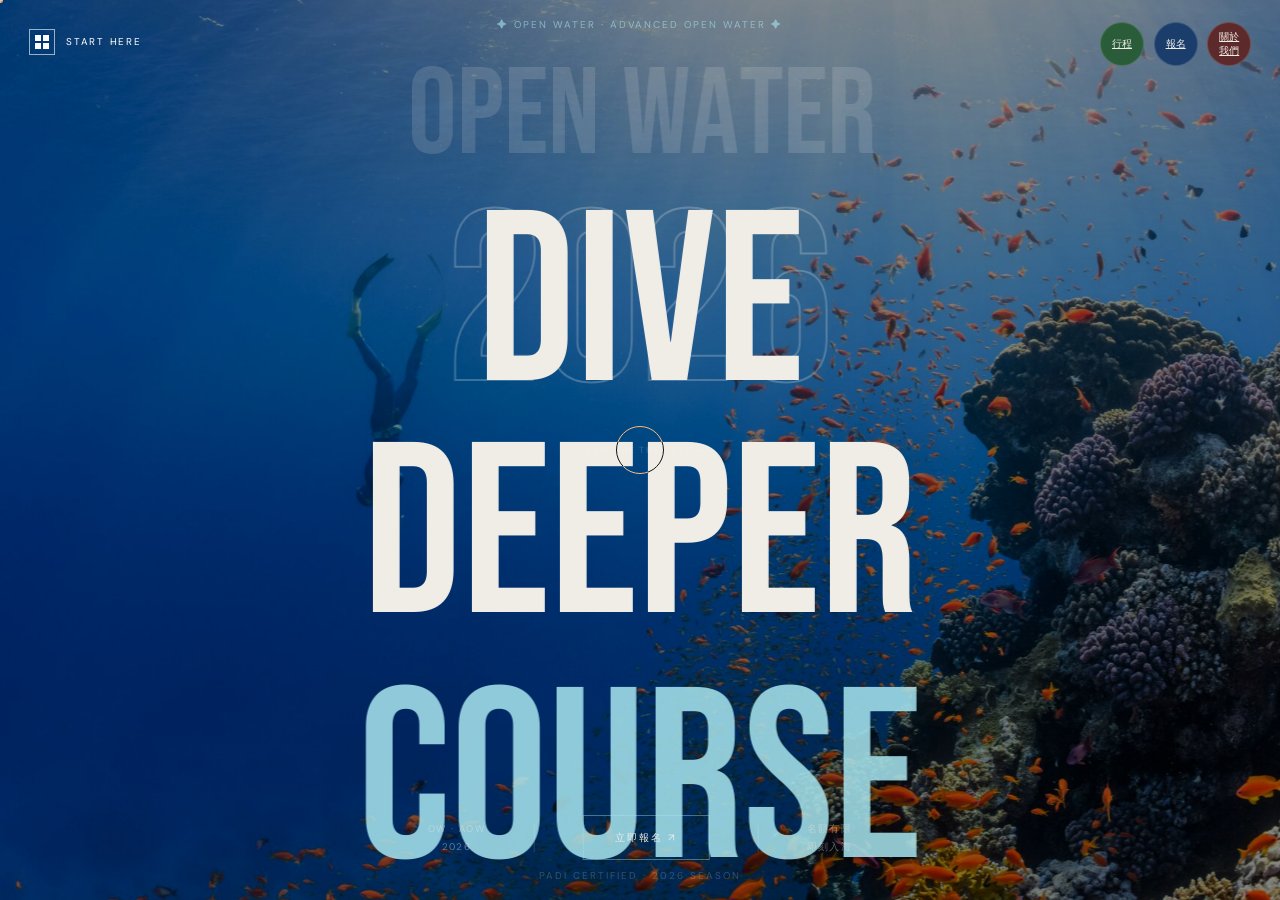
==== index.html @ 94e18062 "CLAUDE.md" ====
<!DOCTYPE html>
<html lang="zh-TW">
<head>
<meta charset="UTF-8">
<meta name="viewport" content="width=device-width, initial-scale=1.0">
<title>DIVE TEAM 2026 - Kinetic Reverse Leader</title>
<style>
@import url('https://fonts.googleapis.com/css2?family=Bebas+Neue&family=DM+Sans:wght@300;400&display=swap');
*,*::before,*::after{margin:0;padding:0;box-sizing:border-box;}
html,body{height:100%;height:100dvh;overflow:hidden;background:#0a0e12;}
body{cursor:none;font-family:'DM Sans',sans-serif;color:#f0ede6;}

#cur{position:fixed;inset:0;z-index:9999;pointer-events:none;mix-blend-mode:difference;}
#cur-ring{position:absolute;left:0;top:0;width:48px;height:48px;border:1px solid #fff;border-radius:50%;transform:translate(-50%,-50%);transition:width .4s cubic-bezier(.16,1,.3,1),height .4s cubic-bezier(.16,1,.3,1);will-change:transform;}
#cur-dot{position:absolute;left:0;top:0;width:5px;height:5px;background:#fff;border-radius:50%;transform:translate(-50%,-50%);will-change:transform;}

#photo{
  position:fixed;inset:0;z-index:1;
  background:url('./images/02.jpg') center/cover no-repeat;
  filter:brightness(.55) saturate(1.1);
  will-change:transform;
}
#geo{position:fixed;inset:0;z-index:2;pointer-events:none;}
#text-layer{position:fixed;inset:0;z-index:3;pointer-events:none;will-change:transform;}

.word{
  position:absolute;
  font-family:'Bebas Neue',sans-serif;
  line-height:.88;
  white-space:nowrap;
  display:flex;
}

/* 初始佈局：左右對開 */
.w-open  {font-size:clamp(3.5rem,9.5vw,8.5rem);top:7%;   left:0.05em; color:rgba(240,237,230,.15);}
.w-water {font-size:clamp(3.5rem,9.5vw,8.5rem);top:7%;   right:0.05em;color:rgba(240,237,230,.15);}
.w-dive  {font-size:clamp(7rem,min(19vw,30vh),17rem);bottom:54%;   left:-.01em; color:#f0ede6;}
.w-2026  {font-size:clamp(7rem,min(19vw,30vh),17rem);bottom:54%;   right:-.01em;color:transparent;-webkit-text-stroke:2px rgba(240,237,230,.25);}
.w-deeper{font-size:clamp(7rem,min(19vw,30vh),17rem);top:48%;      left:-.01em; color:#f0ede6;}
.w-course{font-size:clamp(7rem,min(19vw,30vh),17rem);bottom:1%;    right:-.01em;color:rgba(168,230,240,.85);}

.ch{display:inline-block;will-change:transform;}

.micro{position:absolute;font-family:'DM Sans',sans-serif;font-size:.62rem;letter-spacing:.2em;text-transform:uppercase;opacity:0;transition:opacity .8s ease;}
.m1{top:2%;left:50%;transform:translateX(-50%);color:rgba(168,230,240,.6);}
.m2{top:50%;left:50%;transform:translateX(-50%) translateY(-50%);color:rgba(255,255,255,.2);font-size:.55rem;}
.m3{bottom:2%;left:50%;transform:translateX(-50%);color:rgba(255,255,255,.2);}

.start-btn, .badges, .cta { opacity: 0; transition: opacity 0.8s ease; }
.start-btn{position:fixed;top:1.8rem;left:1.8rem;z-index:50;display:flex;align-items:center;gap:.7rem;font-size:.62rem;letter-spacing:.18em;color:#ffffff;text-decoration:none;}
.start-icon{width:26px;height:26px;border:1px solid rgba(255, 255, 255, 0.6);display:grid;grid-template-columns:1fr 1fr;gap:2.5px;padding:5px;}
.start-icon span{background:#fff;color:#fff;display:block;}
.badges{position:fixed;top:1.4rem;right:1.8rem;z-index:50;display:flex;gap:.6rem;}
.badge{width:44px;height:44px;border-radius:50%;display:flex;align-items:center;justify-content:center;font-size:10px;text-align:center;color:#f0ede6;border:1px solid rgba(255,255,255,.15);}
.b1{background:#2a5c3a;} .b2{background:#1a3d6b;} .b3{background:#5c2a2a;}
/* .cta{position:fixed;bottom:2.5rem;left:50%;transform:translateX(-50%);z-index:50;display:flex;align-items:center;gap:3rem;}
.cta-btn{border:1px solid rgba(168,230,240,.4);padding:.9rem 2rem;font-size:.65rem;color:#f0ede6;text-decoration:none;cursor:none;} */
.cta{position:fixed;bottom:2.5rem;left:50%;transform:translateX(-50%);z-index:50;display:flex;align-items:center;gap:3rem;opacity:0;transition:opacity .6s ease;}
.cta-btn{display:inline-flex;align-items:center;gap:.7rem;border:1px solid rgba(168,230,240,.4);padding:.9rem 2rem;font-size:.65rem;letter-spacing:.18em;text-transform:uppercase;color:#f0ede6;text-decoration:none;cursor:none;transition:background .2s,border-color .2s,gap .2s;}
.cta-btn:hover{background:rgba(168,230,240,.1);border-color:#a8e6f0;gap:1.1rem;}
.cta-sep{width:1px;height:28px;background:rgba(255,255,255,.15);}
.cta-date{font-size:.6rem;letter-spacing:.15em;opacity:.4;text-align:center;line-height:1.8;}

/* ── RWD: 觸控裝置 ── */
@media (pointer: coarse){
  body{cursor:auto;}
  #cur{display:none;}
  .cta-btn,.start-btn{cursor:pointer;}
}

/* ── RWD: iPad landscape / small desktop ── */
@media (max-width:1024px){
  .w-dive,.w-2026,.w-deeper,.w-course{font-size:clamp(4.5rem,min(16vw,28vh),13rem);}
  .w-open,.w-water{font-size:clamp(2.5rem,8vw,6rem);}
  .cta{gap:2rem;}
}

/* ── RWD: iPad portrait ── */
@media (max-width:768px){
  .w-dive,.w-2026,.w-deeper,.w-course{font-size:clamp(3.5rem,14vw,9rem);}
  .w-open,.w-water{font-size:clamp(2rem,7vw,4.5rem);}
  .badges{top:1rem;right:1rem;}
  .badge{width:38px;height:38px;font-size:9px;}
  .start-btn{top:1.2rem;left:1.2rem;}
  .cta{gap:1.5rem;}
  .cta-btn{padding:.7rem 1.4rem;}
}

/* ── RWD: iPhone ── */
@media (max-width:480px){
  .w-dive,.w-2026,.w-deeper,.w-course{font-size:clamp(2.6rem,12.5vw,5.5rem);}
  .w-open,.w-water{font-size:clamp(1.5rem,5.5vw,3rem);}
  .w-course{bottom:2%;}
  .start-btn{top:.8rem;left:.8rem;font-size:.55rem;gap:.5rem;}
  .start-icon{width:22px;height:22px;padding:4px;}
  .badges{top:.8rem;right:.8rem;gap:.4rem;}
  .badge{width:32px;height:32px;font-size:8px;}
  .cta{gap:.6rem;bottom:1.5rem;max-width:96vw;}
  .cta-btn{padding:.6rem 1rem;font-size:.52rem;letter-spacing:.1em;}
  .cta-sep{height:20px;}
  .cta-date{font-size:.48rem;letter-spacing:.08em;}
  .micro{font-size:.48rem;letter-spacing:.12em;}
  .m2{font-size:.42rem;}
}

/* ── RWD: 橫向手機 ── */
@media (max-height:500px) and (orientation:landscape){
  .w-dive,.w-2026,.w-deeper,.w-course{font-size:clamp(2rem,10vh,5rem);}
  .w-open,.w-water{font-size:clamp(1.2rem,4vh,2.5rem);}
  .w-dive,.w-2026{bottom:56%;}
  .w-deeper{top:40%;}
  .badges{top:.6rem;right:.6rem;}
  .badge{width:30px;height:30px;font-size:7px;}
  .cta{bottom:.8rem;gap:1rem;}
  .cta-btn{padding:.5rem 1rem;font-size:.5rem;}
}
</style>
</head>
<body>

<div id="cur"><div id="cur-ring"></div><div id="cur-dot"></div></div>
<div id="photo"></div>
<canvas id="geo"></canvas>

<div id="text-layer">
  <div class="word w-course"  data-word="COURSE" data-side="right"></div>
  <div class="word w-2026"    data-word="2026"   data-side="right"></div>
  <div class="word w-water"   data-word="WATER"  data-side="right"></div>
  
  <div class="word w-deeper"  data-word="DEEPER" data-side="left"></div>
  <div class="word w-dive"    data-word="DIVE"   data-side="left"></div>
  <div class="word w-open"    data-word="OPEN"   data-side="left"></div>

  <span class="micro m1">✦ Open Water · Advanced Open Water ✦</span>
  <span class="micro m2">— Explore The Deep —</span>
  <span class="micro m3">PADI Certified · 2026 Season</span>
</div>

<a href="#" class="start-btn" id="ui-start">
  <div class="start-icon"><span></span><span></span><span></span><span></span></div>
  START HERE
</a>
<div class="badges" id="ui-badges">
  <a href="./itinerary.html" class="badge b1">行程</a>
  <a href="#" class="badge b2">報名</a>
  <a href="#" class="badge b3">關於<br>我們</a>
</div>
<div class="cta" id="ui-cta" style="opacity: 1;">
  <div class="cta-date">OW · AOW<br>2026</div>
  <div class="cta-sep"></div>
  <a href="#" class="cta-btn">立即報名 ↗</a>
  <div class="cta-sep"></div>
  <div class="cta-date">名額有限<br>即刻入海</div>
</div>
<!-- <div class="cta" id="ui-cta">
  <div class="cta-date">OW · AOW<br>2026</div>
  <a href="#" class="cta-btn">立即報名 ↗</a>
  <div class="cta-date">名額有限<br>即刻入海</div>
</div> -->

<script>
// ── 基礎互動與視差 ──
const isTouch=matchMedia('(pointer:coarse)').matches;
const textLayer=document.getElementById('text-layer'),photo=document.getElementById('photo');
let pnx=0,pny=0;

if(!isTouch){
  const ring=document.getElementById('cur-ring'),dot=document.getElementById('cur-dot');
  let mx=innerWidth/2,my=innerHeight/2,rx=mx,ry=my;
  document.addEventListener('mousemove',e=>{
    mx=e.clientX;my=e.clientY;
    dot.style.transform=`translate(${mx}px,${my}px) translate(-50%,-50%)`;
    pnx=mx/innerWidth-.5;pny=my/innerHeight-.5;
  });
  (function lag(){
    rx+=(mx-rx)*.18;ry+=(my-ry)*.18;
    ring.style.transform=`translate(${rx}px,${ry}px) translate(-50%,-50%)`;
    requestAnimationFrame(lag);
  })();
  (function pl(){
    textLayer.style.transform=`translate(${pnx*-18}px,${pny*-12}px)`;
    photo.style.transform=`translate(${pnx*12}px,${pny*8}px) scale(1.06)`;
    requestAnimationFrame(pl);
  })();
}

// 生成字母 Span
document.querySelectorAll('.word[data-word]').forEach(word=>{
  [...word.dataset.word].forEach(ch=>{
    const s=document.createElement('span');
    s.className='ch'; s.textContent=ch;
    word.appendChild(s);
  });
});

// ── 動畫核心參數 ──
const ROW_ORDER = ['.w-course', '.w-2026', '.w-water', '.w-deeper', '.w-dive', '.w-open']; 

const CHAIN_DELAY     = 70;   
const GATHER_LEADER   = 550;  // 聚合領頭時間
const GATHER_FOLLOWER = 800;  // 聚合跟隨時間
const RETURN_LEADER   = 450;  // 返回領頭時間
const RETURN_FOLLOWER = 650;  // 返回跟隨時間
const ROW_DELAY       = 100;  
const HOLD_MS         = 5000; 

const EASE_LEADER   = 'cubic-bezier(0.5, 0, 0, 1)';   
const EASE_FOLLOWER = 'cubic-bezier(0.4, 0, 0.2, 1)'; 
const EASE_RETURN   = 'cubic-bezier(0.16, 1, 0.3, 1)'; 

function getOffset(wordEl) {
  const rect = wordEl.getBoundingClientRect();
  const cls = wordEl.classList;
  const s = Math.min(innerWidth / 1440, 1);
  if(cls.contains('w-open'))  return (innerWidth/2) - rect.right - 45 * s;
  if(cls.contains('w-water')) return (innerWidth/2) - rect.left - 20 * s;
  return innerWidth/2 - (rect.left + rect.width/2);
}

/**
 * 核心動態處理函數
 * @param {Element} wordEl - 單字容器
 * @param {number} startMs - 延遲啟動毫秒
 * @param {boolean} isReturning - 是否為散開階段
 */
function chainLogic(wordEl, startMs, isReturning = false) {
  const letters = Array.from(wordEl.querySelectorAll('.ch'));
  const side = wordEl.dataset.side; // 'left' 或 'right'
  const offset = isReturning ? 0 : getOffset(wordEl);
  
  let ordered;
  
  if (!isReturning) {
    // 聚合階段 (Gather)
    // 右側單字 (COURSE): 左邊字母領頭 (i=0)
    // 左側單字 (DIVE): 右邊字母領頭 (i=length-1)
    ordered = (side === 'right') ? letters : [...letters].reverse();
  } else {
    // 散開階段 (Return) - 邏輯完全顛倒
    // 右側單字 (COURSE): 右邊字母領頭 (i=length-1)
    // 左側單字 (DIVE): 左邊字母領頭 (i=0)
    ordered = (side === 'right') ? [...letters].reverse() : letters;
  }

  let maxFinish = startMs;
  ordered.forEach((ch, i) => {
    const isLeader = (i === 0);
    const delay = startMs + (i * CHAIN_DELAY);
    const dur   = isReturning ? 
                  (isLeader ? RETURN_LEADER : RETURN_FOLLOWER) : 
                  (isLeader ? GATHER_LEADER : GATHER_FOLLOWER);
    const ease  = isReturning ? EASE_RETURN : (isLeader ? EASE_LEADER : EASE_FOLLOWER);

    if(delay + dur > maxFinish) maxFinish = delay + dur;

    setTimeout(() => {
      ch.style.transition = `transform ${dur}ms ${ease}`;
      ch.style.transform  = `translateX(${offset}px)`;
    }, delay);
  });
  return maxFinish;
}

let uiShown = false;
function runCycle() {
  let currentTime = 0;
  let latestGather = 0;

  // 1. 聚合啟動 (下 -> 上)
  ROW_ORDER.forEach((selector) => {
    const wordEl = document.querySelector(selector);
    const finish = chainLogic(wordEl, currentTime, false);
    if(finish > latestGather) latestGather = finish;
    currentTime += ROW_DELAY;
  });

  if(!uiShown) {
    setTimeout(() => {
      document.querySelectorAll('.micro, #ui-start, #ui-badges, #ui-cta').forEach(el => el.style.opacity = '1');
      uiShown = true;
    }, latestGather - 500);
  }

  // 2. 停留 5 秒後啟動顛倒順序的返回
  const returnStartTime = latestGather + HOLD_MS;
  setTimeout(() => {
    let returnCursor = 0;
    let latestReturn = 0;
    ROW_ORDER.forEach((selector) => {
      const wordEl = document.querySelector(selector);
      const finish = chainLogic(wordEl, returnCursor, true);
      if(finish > latestReturn) latestReturn = finish;
      returnCursor += ROW_DELAY;
    });

    // 3. 循環回到開始
    setTimeout(runCycle, latestReturn + 1000);
  }, returnStartTime);
}

document.fonts.ready.then(() => runCycle());

// ── 背景裝飾 ──
const canvas=document.getElementById('geo'),ctx=canvas.getContext('2d');
let W,H;
function resize(){W=canvas.width=innerWidth;H=canvas.height=innerHeight;}
resize();window.addEventListener('resize',resize);
function drawGeo(){
  ctx.clearRect(0,0,W,H);
  requestAnimationFrame(drawGeo);
}
drawGeo();
</script>
</body>
</html>
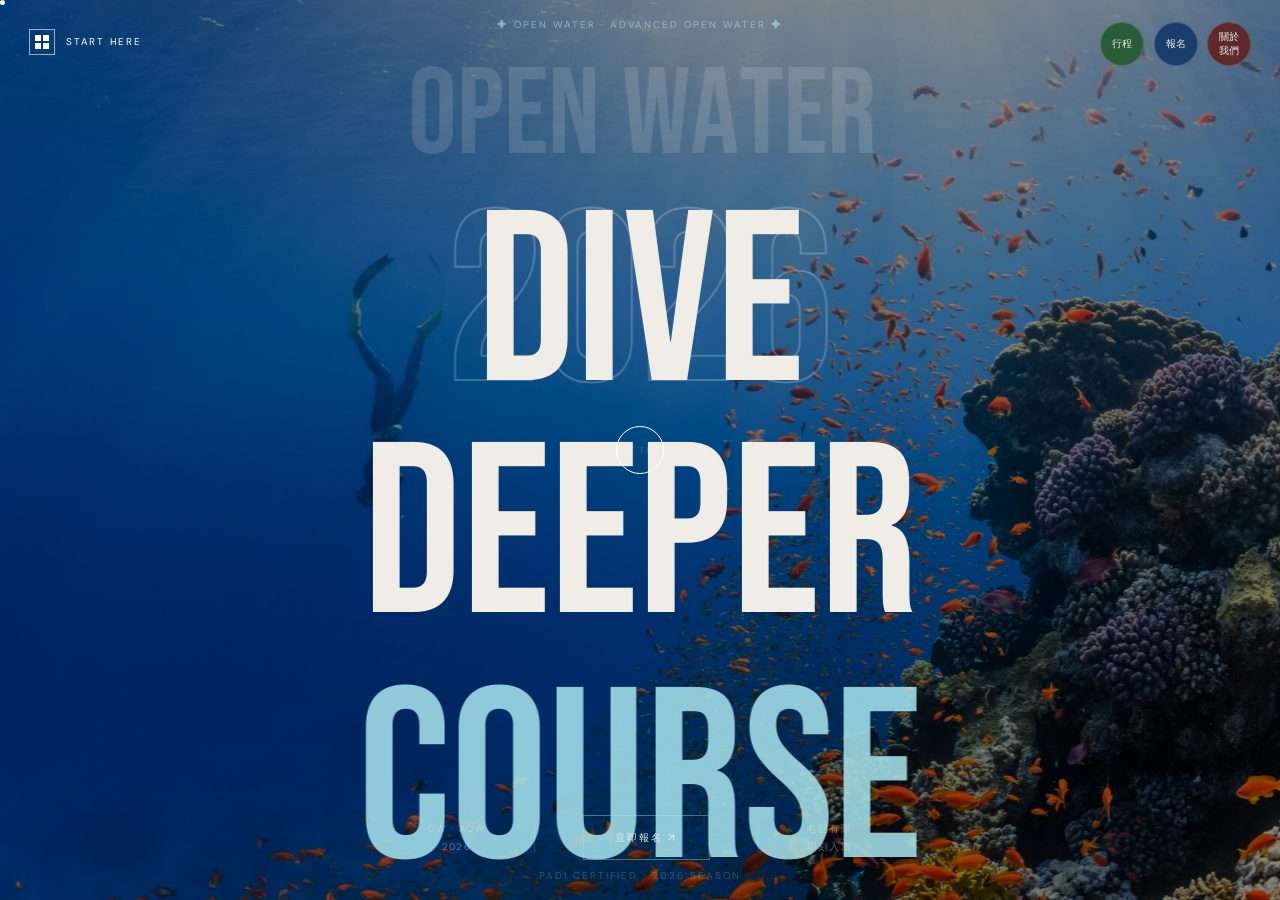
==== commit b0337ba3: "Extract CSS/JS to separate files; fix cursor color - Split inline styles into css/cursor.css, css/in" ====
--- a/index.html
+++ b/index.html
@@ -4,117 +4,8 @@
 <meta charset="UTF-8">
 <meta name="viewport" content="width=device-width, initial-scale=1.0">
 <title>DIVE TEAM 2026 - Kinetic Reverse Leader</title>
-<style>
-@import url('https://fonts.googleapis.com/css2?family=Bebas+Neue&family=DM+Sans:wght@300;400&display=swap');
-*,*::before,*::after{margin:0;padding:0;box-sizing:border-box;}
-html,body{height:100%;height:100dvh;overflow:hidden;background:#0a0e12;}
-body{cursor:none;font-family:'DM Sans',sans-serif;color:#f0ede6;}
-
-#cur{position:fixed;inset:0;z-index:9999;pointer-events:none;mix-blend-mode:difference;}
-#cur-ring{position:absolute;left:0;top:0;width:48px;height:48px;border:1px solid #fff;border-radius:50%;transform:translate(-50%,-50%);transition:width .4s cubic-bezier(.16,1,.3,1),height .4s cubic-bezier(.16,1,.3,1);will-change:transform;}
-#cur-dot{position:absolute;left:0;top:0;width:5px;height:5px;background:#fff;border-radius:50%;transform:translate(-50%,-50%);will-change:transform;}
-
-#photo{
-  position:fixed;inset:0;z-index:1;
-  background:url('./images/02.jpg') center/cover no-repeat;
-  filter:brightness(.55) saturate(1.1);
-  will-change:transform;
-}
-#geo{position:fixed;inset:0;z-index:2;pointer-events:none;}
-#text-layer{position:fixed;inset:0;z-index:3;pointer-events:none;will-change:transform;}
-
-.word{
-  position:absolute;
-  font-family:'Bebas Neue',sans-serif;
-  line-height:.88;
-  white-space:nowrap;
-  display:flex;
-}
-
-/* 初始佈局：左右對開 */
-.w-open  {font-size:clamp(3.5rem,9.5vw,8.5rem);top:7%;   left:0.05em; color:rgba(240,237,230,.15);}
-.w-water {font-size:clamp(3.5rem,9.5vw,8.5rem);top:7%;   right:0.05em;color:rgba(240,237,230,.15);}
-.w-dive  {font-size:clamp(7rem,min(19vw,30vh),17rem);bottom:54%;   left:-.01em; color:#f0ede6;}
-.w-2026  {font-size:clamp(7rem,min(19vw,30vh),17rem);bottom:54%;   right:-.01em;color:transparent;-webkit-text-stroke:2px rgba(240,237,230,.25);}
-.w-deeper{font-size:clamp(7rem,min(19vw,30vh),17rem);top:48%;      left:-.01em; color:#f0ede6;}
-.w-course{font-size:clamp(7rem,min(19vw,30vh),17rem);bottom:1%;    right:-.01em;color:rgba(168,230,240,.85);}
-
-.ch{display:inline-block;will-change:transform;}
-
-.micro{position:absolute;font-family:'DM Sans',sans-serif;font-size:.62rem;letter-spacing:.2em;text-transform:uppercase;opacity:0;transition:opacity .8s ease;}
-.m1{top:2%;left:50%;transform:translateX(-50%);color:rgba(168,230,240,.6);}
-.m2{top:50%;left:50%;transform:translateX(-50%) translateY(-50%);color:rgba(255,255,255,.2);font-size:.55rem;}
-.m3{bottom:2%;left:50%;transform:translateX(-50%);color:rgba(255,255,255,.2);}
-
-.start-btn, .badges, .cta { opacity: 0; transition: opacity 0.8s ease; }
-.start-btn{position:fixed;top:1.8rem;left:1.8rem;z-index:50;display:flex;align-items:center;gap:.7rem;font-size:.62rem;letter-spacing:.18em;color:#ffffff;text-decoration:none;}
-.start-icon{width:26px;height:26px;border:1px solid rgba(255, 255, 255, 0.6);display:grid;grid-template-columns:1fr 1fr;gap:2.5px;padding:5px;}
-.start-icon span{background:#fff;color:#fff;display:block;}
-.badges{position:fixed;top:1.4rem;right:1.8rem;z-index:50;display:flex;gap:.6rem;}
-.badge{width:44px;height:44px;border-radius:50%;display:flex;align-items:center;justify-content:center;font-size:10px;text-align:center;color:#f0ede6;border:1px solid rgba(255,255,255,.15);}
-.b1{background:#2a5c3a;} .b2{background:#1a3d6b;} .b3{background:#5c2a2a;}
-/* .cta{position:fixed;bottom:2.5rem;left:50%;transform:translateX(-50%);z-index:50;display:flex;align-items:center;gap:3rem;}
-.cta-btn{border:1px solid rgba(168,230,240,.4);padding:.9rem 2rem;font-size:.65rem;color:#f0ede6;text-decoration:none;cursor:none;} */
-.cta{position:fixed;bottom:2.5rem;left:50%;transform:translateX(-50%);z-index:50;display:flex;align-items:center;gap:3rem;opacity:0;transition:opacity .6s ease;}
-.cta-btn{display:inline-flex;align-items:center;gap:.7rem;border:1px solid rgba(168,230,240,.4);padding:.9rem 2rem;font-size:.65rem;letter-spacing:.18em;text-transform:uppercase;color:#f0ede6;text-decoration:none;cursor:none;transition:background .2s,border-color .2s,gap .2s;}
-.cta-btn:hover{background:rgba(168,230,240,.1);border-color:#a8e6f0;gap:1.1rem;}
-.cta-sep{width:1px;height:28px;background:rgba(255,255,255,.15);}
-.cta-date{font-size:.6rem;letter-spacing:.15em;opacity:.4;text-align:center;line-height:1.8;}
-
-/* ── RWD: 觸控裝置 ── */
-@media (pointer: coarse){
-  body{cursor:auto;}
-  #cur{display:none;}
-  .cta-btn,.start-btn{cursor:pointer;}
-}
-
-/* ── RWD: iPad landscape / small desktop ── */
-@media (max-width:1024px){
-  .w-dive,.w-2026,.w-deeper,.w-course{font-size:clamp(4.5rem,min(16vw,28vh),13rem);}
-  .w-open,.w-water{font-size:clamp(2.5rem,8vw,6rem);}
-  .cta{gap:2rem;}
-}
-
-/* ── RWD: iPad portrait ── */
-@media (max-width:768px){
-  .w-dive,.w-2026,.w-deeper,.w-course{font-size:clamp(3.5rem,14vw,9rem);}
-  .w-open,.w-water{font-size:clamp(2rem,7vw,4.5rem);}
-  .badges{top:1rem;right:1rem;}
-  .badge{width:38px;height:38px;font-size:9px;}
-  .start-btn{top:1.2rem;left:1.2rem;}
-  .cta{gap:1.5rem;}
-  .cta-btn{padding:.7rem 1.4rem;}
-}
-
-/* ── RWD: iPhone ── */
-@media (max-width:480px){
-  .w-dive,.w-2026,.w-deeper,.w-course{font-size:clamp(2.6rem,12.5vw,5.5rem);}
-  .w-open,.w-water{font-size:clamp(1.5rem,5.5vw,3rem);}
-  .w-course{bottom:2%;}
-  .start-btn{top:.8rem;left:.8rem;font-size:.55rem;gap:.5rem;}
-  .start-icon{width:22px;height:22px;padding:4px;}
-  .badges{top:.8rem;right:.8rem;gap:.4rem;}
-  .badge{width:32px;height:32px;font-size:8px;}
-  .cta{gap:.6rem;bottom:1.5rem;max-width:96vw;}
-  .cta-btn{padding:.6rem 1rem;font-size:.52rem;letter-spacing:.1em;}
-  .cta-sep{height:20px;}
-  .cta-date{font-size:.48rem;letter-spacing:.08em;}
-  .micro{font-size:.48rem;letter-spacing:.12em;}
-  .m2{font-size:.42rem;}
-}
-
-/* ── RWD: 橫向手機 ── */
-@media (max-height:500px) and (orientation:landscape){
-  .w-dive,.w-2026,.w-deeper,.w-course{font-size:clamp(2rem,10vh,5rem);}
-  .w-open,.w-water{font-size:clamp(1.2rem,4vh,2.5rem);}
-  .w-dive,.w-2026{bottom:56%;}
-  .w-deeper{top:40%;}
-  .badges{top:.6rem;right:.6rem;}
-  .badge{width:30px;height:30px;font-size:7px;}
-  .cta{bottom:.8rem;gap:1rem;}
-  .cta-btn{padding:.5rem 1rem;font-size:.5rem;}
-}
-</style>
+<link rel="stylesheet" href="./css/cursor.css">
+<link rel="stylesheet" href="./css/index.css">
 </head>
 <body>
 
@@ -126,7 +17,7 @@
   <div class="word w-course"  data-word="COURSE" data-side="right"></div>
   <div class="word w-2026"    data-word="2026"   data-side="right"></div>
   <div class="word w-water"   data-word="WATER"  data-side="right"></div>
-  
+
   <div class="word w-deeper"  data-word="DEEPER" data-side="left"></div>
   <div class="word w-dive"    data-word="DIVE"   data-side="left"></div>
   <div class="word w-open"    data-word="OPEN"   data-side="left"></div>
@@ -145,171 +36,15 @@
   <a href="#" class="badge b2">報名</a>
   <a href="#" class="badge b3">關於<br>我們</a>
 </div>
-<div class="cta" id="ui-cta" style="opacity: 1;">
+<div class="cta" id="ui-cta" style="opacity:1;">
   <div class="cta-date">OW · AOW<br>2026</div>
   <div class="cta-sep"></div>
   <a href="#" class="cta-btn">立即報名 ↗</a>
   <div class="cta-sep"></div>
   <div class="cta-date">名額有限<br>即刻入海</div>
 </div>
-<!-- <div class="cta" id="ui-cta">
-  <div class="cta-date">OW · AOW<br>2026</div>
-  <a href="#" class="cta-btn">立即報名 ↗</a>
-  <div class="cta-date">名額有限<br>即刻入海</div>
-</div> -->
 
-<script>
-// ── 基礎互動與視差 ──
-const isTouch=matchMedia('(pointer:coarse)').matches;
-const textLayer=document.getElementById('text-layer'),photo=document.getElementById('photo');
-let pnx=0,pny=0;
-
-if(!isTouch){
-  const ring=document.getElementById('cur-ring'),dot=document.getElementById('cur-dot');
-  let mx=innerWidth/2,my=innerHeight/2,rx=mx,ry=my;
-  document.addEventListener('mousemove',e=>{
-    mx=e.clientX;my=e.clientY;
-    dot.style.transform=`translate(${mx}px,${my}px) translate(-50%,-50%)`;
-    pnx=mx/innerWidth-.5;pny=my/innerHeight-.5;
-  });
-  (function lag(){
-    rx+=(mx-rx)*.18;ry+=(my-ry)*.18;
-    ring.style.transform=`translate(${rx}px,${ry}px) translate(-50%,-50%)`;
-    requestAnimationFrame(lag);
-  })();
-  (function pl(){
-    textLayer.style.transform=`translate(${pnx*-18}px,${pny*-12}px)`;
-    photo.style.transform=`translate(${pnx*12}px,${pny*8}px) scale(1.06)`;
-    requestAnimationFrame(pl);
-  })();
-}
-
-// 生成字母 Span
-document.querySelectorAll('.word[data-word]').forEach(word=>{
-  [...word.dataset.word].forEach(ch=>{
-    const s=document.createElement('span');
-    s.className='ch'; s.textContent=ch;
-    word.appendChild(s);
-  });
-});
-
-// ── 動畫核心參數 ──
-const ROW_ORDER = ['.w-course', '.w-2026', '.w-water', '.w-deeper', '.w-dive', '.w-open']; 
-
-const CHAIN_DELAY     = 70;   
-const GATHER_LEADER   = 550;  // 聚合領頭時間
-const GATHER_FOLLOWER = 800;  // 聚合跟隨時間
-const RETURN_LEADER   = 450;  // 返回領頭時間
-const RETURN_FOLLOWER = 650;  // 返回跟隨時間
-const ROW_DELAY       = 100;  
-const HOLD_MS         = 5000; 
-
-const EASE_LEADER   = 'cubic-bezier(0.5, 0, 0, 1)';   
-const EASE_FOLLOWER = 'cubic-bezier(0.4, 0, 0.2, 1)'; 
-const EASE_RETURN   = 'cubic-bezier(0.16, 1, 0.3, 1)'; 
-
-function getOffset(wordEl) {
-  const rect = wordEl.getBoundingClientRect();
-  const cls = wordEl.classList;
-  const s = Math.min(innerWidth / 1440, 1);
-  if(cls.contains('w-open'))  return (innerWidth/2) - rect.right - 45 * s;
-  if(cls.contains('w-water')) return (innerWidth/2) - rect.left - 20 * s;
-  return innerWidth/2 - (rect.left + rect.width/2);
-}
-
-/**
- * 核心動態處理函數
- * @param {Element} wordEl - 單字容器
- * @param {number} startMs - 延遲啟動毫秒
- * @param {boolean} isReturning - 是否為散開階段
- */
-function chainLogic(wordEl, startMs, isReturning = false) {
-  const letters = Array.from(wordEl.querySelectorAll('.ch'));
-  const side = wordEl.dataset.side; // 'left' 或 'right'
-  const offset = isReturning ? 0 : getOffset(wordEl);
-  
-  let ordered;
-  
-  if (!isReturning) {
-    // 聚合階段 (Gather)
-    // 右側單字 (COURSE): 左邊字母領頭 (i=0)
-    // 左側單字 (DIVE): 右邊字母領頭 (i=length-1)
-    ordered = (side === 'right') ? letters : [...letters].reverse();
-  } else {
-    // 散開階段 (Return) - 邏輯完全顛倒
-    // 右側單字 (COURSE): 右邊字母領頭 (i=length-1)
-    // 左側單字 (DIVE): 左邊字母領頭 (i=0)
-    ordered = (side === 'right') ? [...letters].reverse() : letters;
-  }
-
-  let maxFinish = startMs;
-  ordered.forEach((ch, i) => {
-    const isLeader = (i === 0);
-    const delay = startMs + (i * CHAIN_DELAY);
-    const dur   = isReturning ? 
-                  (isLeader ? RETURN_LEADER : RETURN_FOLLOWER) : 
-                  (isLeader ? GATHER_LEADER : GATHER_FOLLOWER);
-    const ease  = isReturning ? EASE_RETURN : (isLeader ? EASE_LEADER : EASE_FOLLOWER);
-
-    if(delay + dur > maxFinish) maxFinish = delay + dur;
-
-    setTimeout(() => {
-      ch.style.transition = `transform ${dur}ms ${ease}`;
-      ch.style.transform  = `translateX(${offset}px)`;
-    }, delay);
-  });
-  return maxFinish;
-}
-
-let uiShown = false;
-function runCycle() {
-  let currentTime = 0;
-  let latestGather = 0;
-
-  // 1. 聚合啟動 (下 -> 上)
-  ROW_ORDER.forEach((selector) => {
-    const wordEl = document.querySelector(selector);
-    const finish = chainLogic(wordEl, currentTime, false);
-    if(finish > latestGather) latestGather = finish;
-    currentTime += ROW_DELAY;
-  });
-
-  if(!uiShown) {
-    setTimeout(() => {
-      document.querySelectorAll('.micro, #ui-start, #ui-badges, #ui-cta').forEach(el => el.style.opacity = '1');
-      uiShown = true;
-    }, latestGather - 500);
-  }
-
-  // 2. 停留 5 秒後啟動顛倒順序的返回
-  const returnStartTime = latestGather + HOLD_MS;
-  setTimeout(() => {
-    let returnCursor = 0;
-    let latestReturn = 0;
-    ROW_ORDER.forEach((selector) => {
-      const wordEl = document.querySelector(selector);
-      const finish = chainLogic(wordEl, returnCursor, true);
-      if(finish > latestReturn) latestReturn = finish;
-      returnCursor += ROW_DELAY;
-    });
-
-    // 3. 循環回到開始
-    setTimeout(runCycle, latestReturn + 1000);
-  }, returnStartTime);
-}
-
-document.fonts.ready.then(() => runCycle());
-
-// ── 背景裝飾 ──
-const canvas=document.getElementById('geo'),ctx=canvas.getContext('2d');
-let W,H;
-function resize(){W=canvas.width=innerWidth;H=canvas.height=innerHeight;}
-resize();window.addEventListener('resize',resize);
-function drawGeo(){
-  ctx.clearRect(0,0,W,H);
-  requestAnimationFrame(drawGeo);
-}
-drawGeo();
-</script>
+<script src="./js/cursor.js"></script>
+<script src="./js/index.js"></script>
 </body>
-</html>+</html>
--- a/css/cursor.css
+++ b/css/cursor.css
@@ -0,0 +1,33 @@
+/* ── Custom Cursor (shared across all pages) ── */
+#cur {
+  position: fixed;
+  inset: 0;
+  z-index: 9999;
+  pointer-events: none;
+  /* no mix-blend-mode — keeps cursor pure white at all times */
+}
+#cur-ring {
+  position: absolute;
+  left: 0; top: 0;
+  width: 48px; height: 48px;
+  border: 1px solid #fff;
+  border-radius: 50%;
+  will-change: transform;
+  transition:
+    width  .4s cubic-bezier(.16,1,.3,1),
+    height .4s cubic-bezier(.16,1,.3,1);
+}
+#cur-dot {
+  position: absolute;
+  left: 0; top: 0;
+  width: 5px; height: 5px;
+  background: #fff;
+  border-radius: 50%;
+  will-change: transform;
+}
+
+@media (pointer: coarse) {
+  body  { cursor: auto; }
+  #cur  { display: none; }
+  a, button { cursor: pointer; }
+}
--- a/css/index.css
+++ b/css/index.css
@@ -0,0 +1,120 @@
+@import url('https://fonts.googleapis.com/css2?family=Bebas+Neue&family=DM+Sans:wght@300;400&display=swap');
+
+*,*::before,*::after { margin:0; padding:0; box-sizing:border-box; }
+html,body { height:100%; height:100dvh; overflow:hidden; background:#0a0e12; }
+body { cursor:none; font-family:'DM Sans',sans-serif; color:#f0ede6; }
+
+#photo {
+  position:fixed; inset:0; z-index:1;
+  background:url('../images/02.jpg') center/cover no-repeat;
+  filter:brightness(.55) saturate(1.1);
+  will-change:transform;
+}
+#geo { position:fixed; inset:0; z-index:2; pointer-events:none; }
+#text-layer { position:fixed; inset:0; z-index:3; pointer-events:none; will-change:transform; }
+
+.word {
+  position:absolute;
+  font-family:'Bebas Neue',sans-serif;
+  line-height:.88;
+  white-space:nowrap;
+  display:flex;
+}
+
+.w-open   { font-size:clamp(3.5rem,9.5vw,8.5rem);            top:7%;      left:0.05em;  color:rgba(240,237,230,.15); }
+.w-water  { font-size:clamp(3.5rem,9.5vw,8.5rem);            top:7%;      right:0.05em; color:rgba(240,237,230,.15); }
+.w-dive   { font-size:clamp(7rem,min(19vw,30vh),17rem);       bottom:54%;  left:-.01em;  color:#f0ede6; }
+.w-2026   { font-size:clamp(7rem,min(19vw,30vh),17rem);       bottom:54%;  right:-.01em; color:transparent; -webkit-text-stroke:2px rgba(240,237,230,.25); }
+.w-deeper { font-size:clamp(7rem,min(19vw,30vh),17rem);       top:48%;     left:-.01em;  color:#f0ede6; }
+.w-course { font-size:clamp(7rem,min(19vw,30vh),17rem);       bottom:1%;   right:-.01em; color:rgba(168,230,240,.85); }
+
+.ch { display:inline-block; will-change:transform; }
+
+.micro { position:absolute; font-family:'DM Sans',sans-serif; font-size:.62rem; letter-spacing:.2em; text-transform:uppercase; opacity:0; transition:opacity .8s ease; }
+.m1 { top:2%;  left:50%; transform:translateX(-50%);                     color:rgba(168,230,240,.6); }
+.m2 { top:50%; left:50%; transform:translateX(-50%) translateY(-50%);    color:rgba(255,255,255,.2); font-size:.55rem; }
+.m3 { bottom:2%; left:50%; transform:translateX(-50%);                   color:rgba(255,255,255,.2); }
+
+.start-btn, .badges, .cta { opacity:0; transition:opacity .8s ease; }
+
+.start-btn {
+  position:fixed; top:1.8rem; left:1.8rem; z-index:50;
+  display:flex; align-items:center; gap:.7rem;
+  font-size:.62rem; letter-spacing:.18em;
+  color:#ffffff; text-decoration:none;
+}
+.start-icon {
+  width:26px; height:26px;
+  border:1px solid rgba(255,255,255,.6);
+  display:grid; grid-template-columns:1fr 1fr; gap:2.5px; padding:5px;
+}
+.start-icon span { background:#fff; display:block; }
+
+.badges { position:fixed; top:1.4rem; right:1.8rem; z-index:50; display:flex; gap:.6rem; }
+.badge {
+  width:44px; height:44px; border-radius:50%;
+  display:flex; align-items:center; justify-content:center;
+  font-size:10px; text-align:center;
+  color:#f0ede6; border:1px solid rgba(255,255,255,.15);
+  text-decoration:none;
+}
+.b1 { background:#2a5c3a; }
+.b2 { background:#1a3d6b; }
+.b3 { background:#5c2a2a; }
+
+.cta {
+  position:fixed; bottom:2.5rem; left:50%; transform:translateX(-50%);
+  z-index:50; display:flex; align-items:center; gap:3rem;
+  opacity:0; transition:opacity .6s ease;
+}
+.cta-btn {
+  display:inline-flex; align-items:center; gap:.7rem;
+  border:1px solid rgba(168,230,240,.4); padding:.9rem 2rem;
+  font-size:.65rem; letter-spacing:.18em; text-transform:uppercase;
+  color:#f0ede6; text-decoration:none;
+  transition:background .2s, border-color .2s, gap .2s;
+}
+.cta-btn:hover { background:rgba(168,230,240,.1); border-color:#a8e6f0; gap:1.1rem; }
+.cta-sep   { width:1px; height:28px; background:rgba(255,255,255,.15); }
+.cta-date  { font-size:.6rem; letter-spacing:.15em; opacity:.4; text-align:center; line-height:1.8; }
+
+/* ── RWD ── */
+@media (max-width:1024px) {
+  .w-dive,.w-2026,.w-deeper,.w-course { font-size:clamp(4.5rem,min(16vw,28vh),13rem); }
+  .w-open,.w-water                    { font-size:clamp(2.5rem,8vw,6rem); }
+  .cta { gap:2rem; }
+}
+@media (max-width:768px) {
+  .w-dive,.w-2026,.w-deeper,.w-course { font-size:clamp(3.5rem,14vw,9rem); }
+  .w-open,.w-water                    { font-size:clamp(2rem,7vw,4.5rem); }
+  .badges { top:1rem; right:1rem; }
+  .badge  { width:38px; height:38px; font-size:9px; }
+  .start-btn { top:1.2rem; left:1.2rem; }
+  .cta { gap:1.5rem; }
+  .cta-btn { padding:.7rem 1.4rem; }
+}
+@media (max-width:480px) {
+  .w-dive,.w-2026,.w-deeper,.w-course { font-size:clamp(2.6rem,12.5vw,5.5rem); }
+  .w-open,.w-water                    { font-size:clamp(1.5rem,5.5vw,3rem); }
+  .w-course { bottom:2%; }
+  .start-btn { top:.8rem; left:.8rem; font-size:.55rem; gap:.5rem; }
+  .start-icon { width:22px; height:22px; padding:4px; }
+  .badges { top:.8rem; right:.8rem; gap:.4rem; }
+  .badge  { width:32px; height:32px; font-size:8px; }
+  .cta    { gap:.6rem; bottom:1.5rem; max-width:96vw; }
+  .cta-btn { padding:.6rem 1rem; font-size:.52rem; letter-spacing:.1em; }
+  .cta-sep  { height:20px; }
+  .cta-date { font-size:.48rem; letter-spacing:.08em; }
+  .micro { font-size:.48rem; letter-spacing:.12em; }
+  .m2    { font-size:.42rem; }
+}
+@media (max-height:500px) and (orientation:landscape) {
+  .w-dive,.w-2026,.w-deeper,.w-course { font-size:clamp(2rem,10vh,5rem); }
+  .w-open,.w-water                    { font-size:clamp(1.2rem,4vh,2.5rem); }
+  .w-dive,.w-2026 { bottom:56%; }
+  .w-deeper { top:40%; }
+  .badges { top:.6rem; right:.6rem; }
+  .badge  { width:30px; height:30px; font-size:7px; }
+  .cta { bottom:.8rem; gap:1rem; }
+  .cta-btn { padding:.5rem 1rem; font-size:.5rem; }
+}
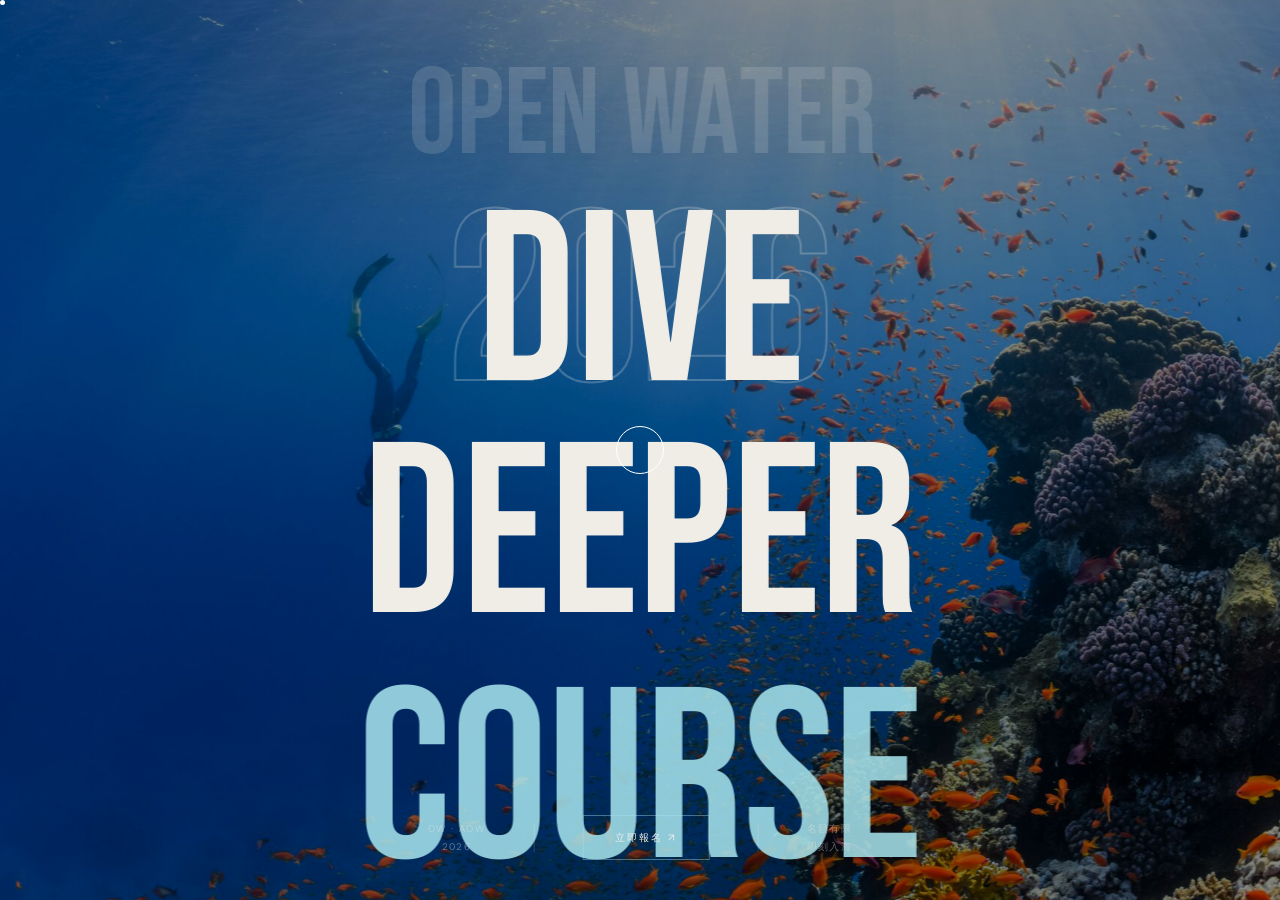
==== commit d2af508c: "Add registration form with Google Sheets integration - New register.html with 5-field form (姓名、電話、Em" ====
--- a/index.html
+++ b/index.html
@@ -33,13 +33,13 @@
 </a>
 <div class="badges" id="ui-badges">
   <a href="./itinerary.html" class="badge b1">行程</a>
-  <a href="#" class="badge b2">報名</a>
+  <a href="./register.html" class="badge b2">報名</a>
   <a href="#" class="badge b3">關於<br>我們</a>
 </div>
 <div class="cta" id="ui-cta" style="opacity:1;">
   <div class="cta-date">OW · AOW<br>2026</div>
   <div class="cta-sep"></div>
-  <a href="#" class="cta-btn">立即報名 ↗</a>
+  <a href="./register.html" class="cta-btn">立即報名 ↗</a>
   <div class="cta-sep"></div>
   <div class="cta-date">名額有限<br>即刻入海</div>
 </div>
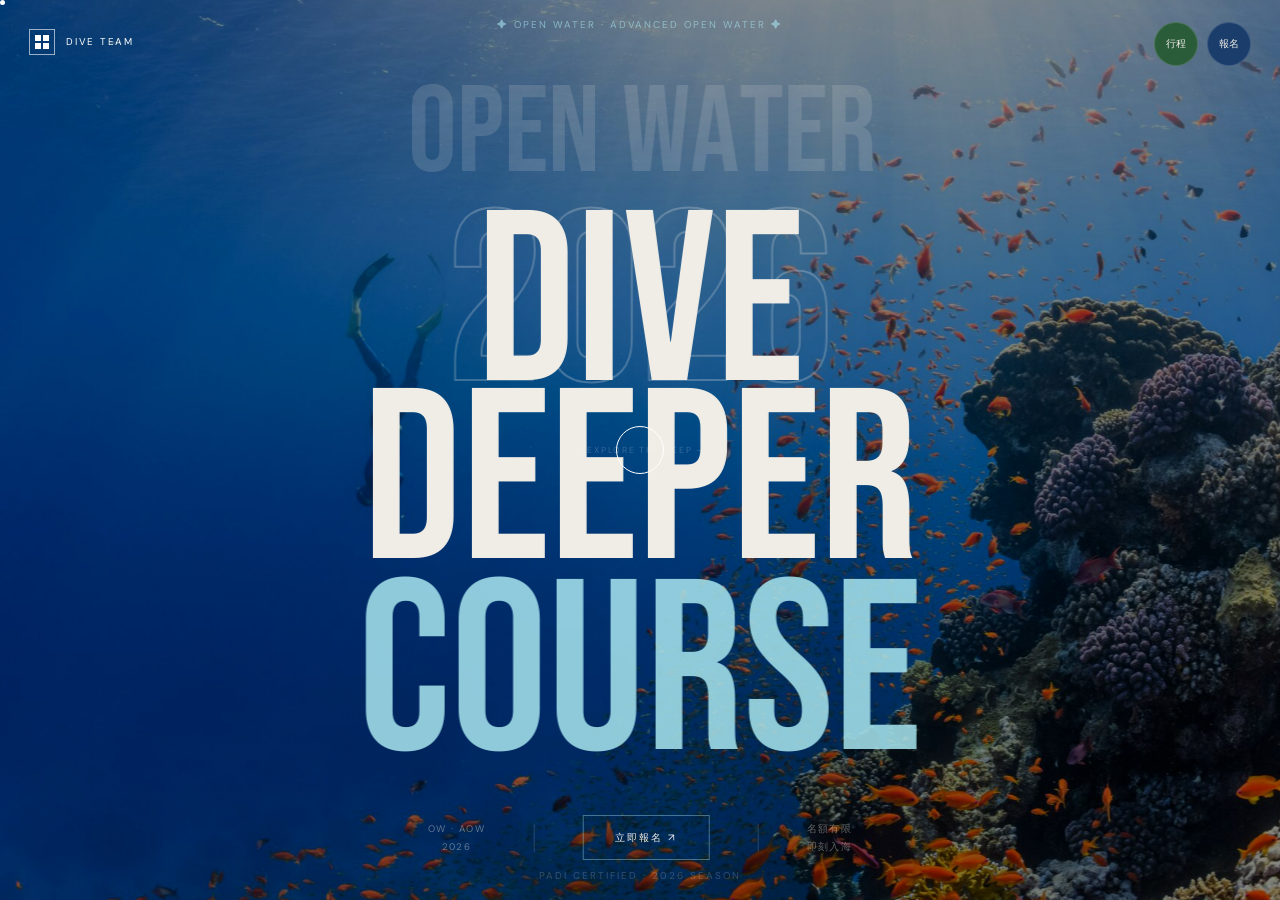
==== commit 67692596: "Replace index/register/itinerary-slider HTML from ow-travel_new - index.html: DIVE TEAM label, link " ====
--- a/index.html
+++ b/index.html
@@ -29,12 +29,12 @@
 
 <a href="#" class="start-btn" id="ui-start">
   <div class="start-icon"><span></span><span></span><span></span><span></span></div>
-  START HERE
+  DIVE TEAM
 </a>
 <div class="badges" id="ui-badges">
-  <a href="./itinerary.html" class="badge b1">行程</a>
+  <a href="./itinerary-slider.html" class="badge b1">行程</a>
   <a href="./register.html" class="badge b2">報名</a>
-  <a href="#" class="badge b3">關於<br>我們</a>
+  <!-- <a href="#" class="badge b3">關於<br>我們</a> -->
 </div>
 <div class="cta" id="ui-cta" style="opacity:1;">
   <div class="cta-date">OW · AOW<br>2026</div>
--- a/css/index.css
+++ b/css/index.css
@@ -21,12 +21,12 @@
   display:flex;
 }
 
-.w-open   { font-size:clamp(3.5rem,9.5vw,8.5rem);            top:7%;      left:0.05em;  color:rgba(240,237,230,.15); }
-.w-water  { font-size:clamp(3.5rem,9.5vw,8.5rem);            top:7%;      right:0.05em; color:rgba(240,237,230,.15); }
+.w-open   { font-size:clamp(3.5rem,9.5vw,8.5rem);            top:9%;      left:0.05em;  color:rgba(240,237,230,.15); }
+.w-water  { font-size:clamp(3.5rem,9.5vw,8.5rem);            top:9%;      right:0.05em; color:rgba(240,237,230,.15); }
 .w-dive   { font-size:clamp(7rem,min(19vw,30vh),17rem);       bottom:54%;  left:-.01em;  color:#f0ede6; }
 .w-2026   { font-size:clamp(7rem,min(19vw,30vh),17rem);       bottom:54%;  right:-.01em; color:transparent; -webkit-text-stroke:2px rgba(240,237,230,.25); }
-.w-deeper { font-size:clamp(7rem,min(19vw,30vh),17rem);       top:48%;     left:-.01em;  color:#f0ede6; }
-.w-course { font-size:clamp(7rem,min(19vw,30vh),17rem);       bottom:1%;   right:-.01em; color:rgba(168,230,240,.85); }
+.w-deeper { font-size:clamp(7rem,min(19vw,30vh),17rem);       top:42%;     left:-.01em;  color:#f0ede6; }
+.w-course { font-size:clamp(7rem,min(19vw,30vh),17rem);       bottom:10%;   right:-.01em; color:rgba(168,230,240,.85); }
 
 .ch { display:inline-block; will-change:transform; }
 
@@ -79,10 +79,22 @@
 .cta-date  { font-size:.6rem; letter-spacing:.15em; opacity:.4; text-align:center; line-height:1.8; }
 
 /* ── RWD ── */
+@media (max-width:1680px){
+  .w-dive   { font-size:clamp(7rem,min(19vw,28vh),17rem);  bottom:54%;  }
+  .w-deeper { font-size:clamp(7rem,min(19vw,28vh),17rem);  top:42%; }
+  .w-2026 { font-size:clamp(7rem,min(19vw,28vh),17rem);   }
+  .w-course{ font-size:clamp(7rem,min(19vw,28vh),17rem);  bottom:13%; }
+
+}
 @media (max-width:1024px) {
   .w-dive,.w-2026,.w-deeper,.w-course { font-size:clamp(4.5rem,min(16vw,28vh),13rem); }
   .w-open,.w-water                    { font-size:clamp(2.5rem,8vw,6rem); }
   .cta { gap:2rem; }
+  .w-course{bottom:20%;}
+  .w-open,.w-water{
+    top:18%;
+    }
+    .w-deeper{top:45%;}
 }
 @media (max-width:768px) {
   .w-dive,.w-2026,.w-deeper,.w-course { font-size:clamp(3.5rem,14vw,9rem); }
@@ -92,6 +104,10 @@
   .start-btn { top:1.2rem; left:1.2rem; }
   .cta { gap:1.5rem; }
   .cta-btn { padding:.7rem 1.4rem; }
+  .w-course{bottom:30%;}
+  .w-open,.w-water{
+  top:28%;
+  }
 }
 @media (max-width:480px) {
   .w-dive,.w-2026,.w-deeper,.w-course { font-size:clamp(2.6rem,12.5vw,5.5rem); }
@@ -101,12 +117,32 @@
   .start-icon { width:22px; height:22px; padding:4px; }
   .badges { top:.8rem; right:.8rem; gap:.4rem; }
   .badge  { width:32px; height:32px; font-size:8px; }
-  .cta    { gap:.6rem; bottom:1.5rem; max-width:96vw; }
+  .cta    { gap:.6rem; bottom:2rem; max-width:96vw; }
   .cta-btn { padding:.6rem 1rem; font-size:.52rem; letter-spacing:.1em; }
   .cta-sep  { height:20px; }
   .cta-date { font-size:.48rem; letter-spacing:.08em; }
   .micro { font-size:.48rem; letter-spacing:.12em; }
   .m2    { font-size:.42rem; }
+  .w-course{bottom:40%;}
+  .w-open,.w-water{
+  top:35%;
+  }
+  .cta-btn{
+    display: inline;
+    text-align: center;
+    width: 110px;
+  }
+  .cta-date,.cta-date{
+    width:80px;
+  }
+  .w-deeper {   top:46%; }
+}
+@media (max-width:375px) {
+  .w-course{bottom:35%;}
+  .w-open,.w-water{
+    top:30%;
+    }
+ 
 }
 @media (max-height:500px) and (orientation:landscape) {
   .w-dive,.w-2026,.w-deeper,.w-course { font-size:clamp(2rem,10vh,5rem); }
@@ -117,4 +153,5 @@
   .badge  { width:30px; height:30px; font-size:7px; }
   .cta { bottom:.8rem; gap:1rem; }
   .cta-btn { padding:.5rem 1rem; font-size:.5rem; }
+  .w-deeper {   top:45%; }
 }
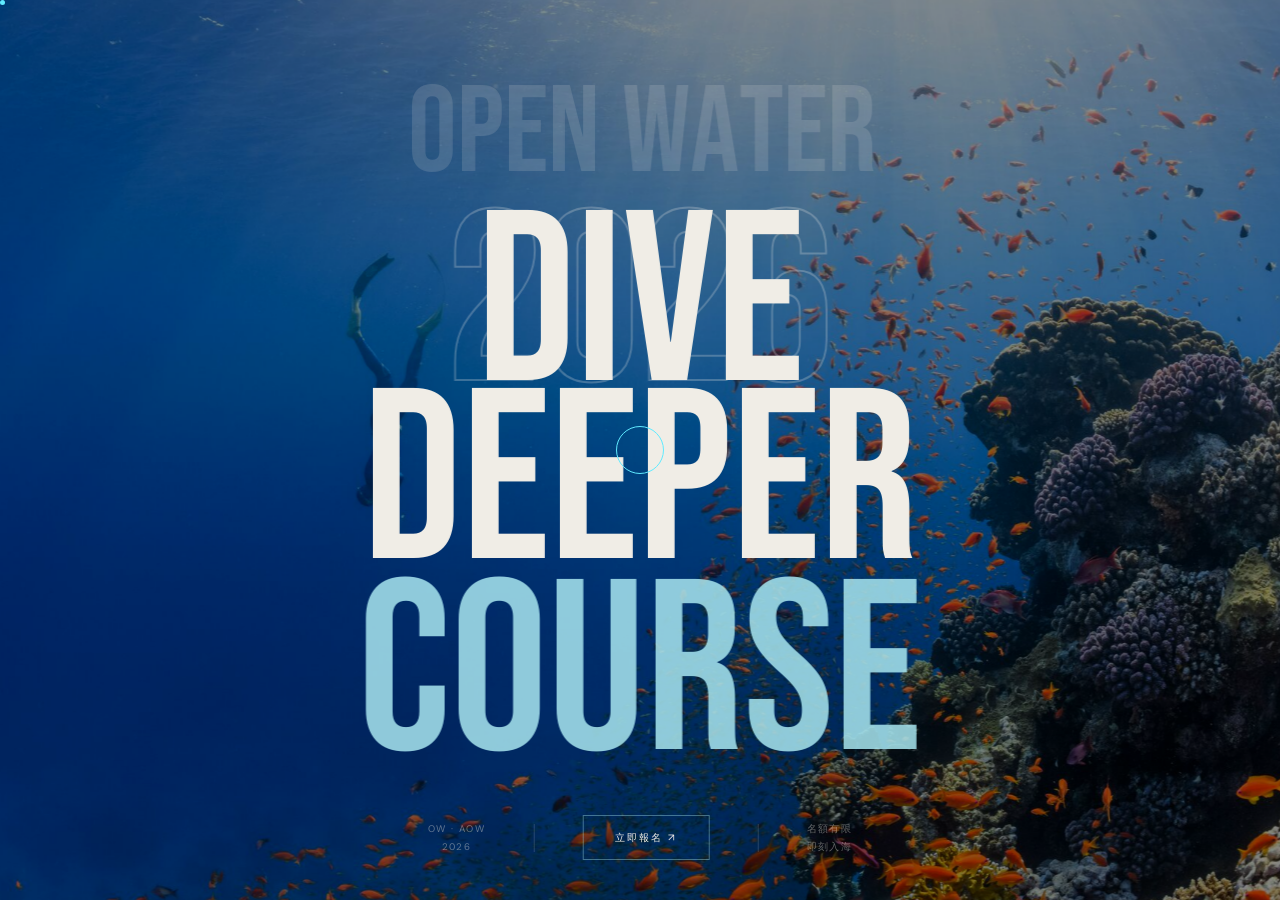
==== commit e3600ef0: "update" ====
--- a/index.html
+++ b/index.html
@@ -32,7 +32,7 @@
   DIVE TEAM
 </a>
 <div class="badges" id="ui-badges">
-  <a href="./itinerary-slider.html" class="badge b1">行程</a>
+  <a href="./itinerary.html" class="badge b1">行程</a>
   <a href="./register.html" class="badge b2">報名</a>
   <!-- <a href="#" class="badge b3">關於<br>我們</a> -->
 </div>
--- a/css/cursor.css
+++ b/css/cursor.css
@@ -10,7 +10,7 @@
   position: absolute;
   left: 0; top: 0;
   width: 48px; height: 48px;
-  border: 1px solid #fff;
+  border: 1px solid rgb(95, 234, 255);
   border-radius: 50%;
   will-change: transform;
   transition:
@@ -21,7 +21,7 @@
   position: absolute;
   left: 0; top: 0;
   width: 5px; height: 5px;
-  background: #fff;
+  background:rgb(95, 234, 255);
   border-radius: 50%;
   will-change: transform;
 }
